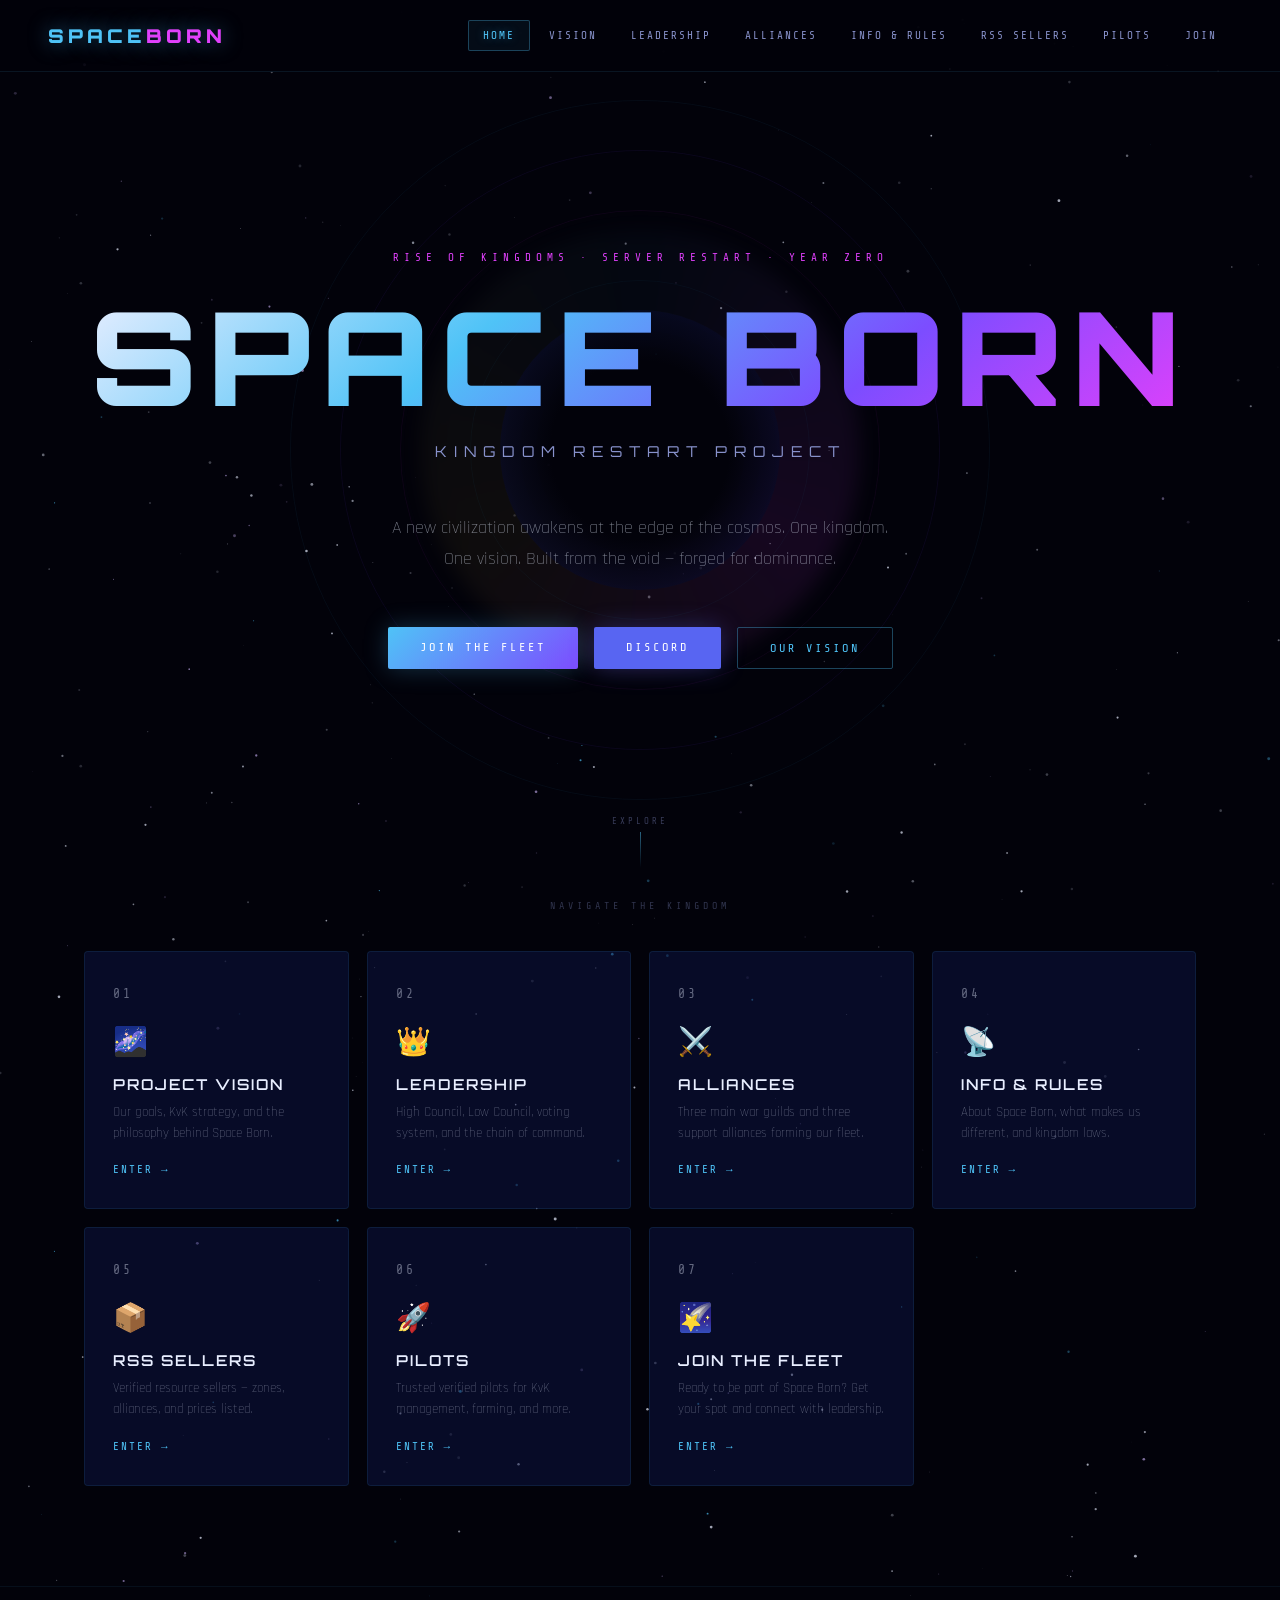
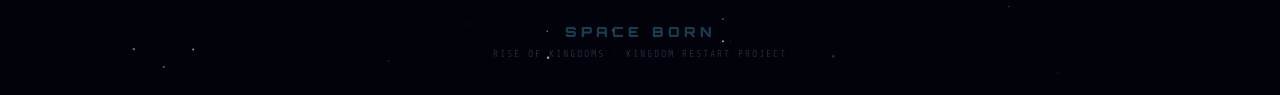
==== index.html @ 10ab9d70 "Add files via upload" ====
<!DOCTYPE html>
<html lang="en">
<head>
<meta charset="UTF-8">
<meta name="viewport" content="width=device-width, initial-scale=1.0">
<title>Space Born — Rise of Kingdoms Restart</title>
<link rel="stylesheet" href="style.css">
<style>
  #hero {
    position: relative; z-index: 1;
    min-height: 100vh;
    display: flex; flex-direction: column; align-items: center; justify-content: center;
    text-align: center; padding: 100px 32px 80px; overflow: hidden;
  }

  .hero-eyebrow { font-family: 'Share Tech Mono', monospace; font-size: 11px; letter-spacing: 5px; color: var(--accent3); text-transform: uppercase; margin-bottom: 28px; opacity: 0; animation: fadeUp 0.8s 0.3s forwards; }

  .hero-title { font-family: 'Orbitron', monospace; font-weight: 900; font-size: clamp(60px, 11vw, 130px); line-height: 1; letter-spacing: 10px; text-transform: uppercase; background: linear-gradient(140deg, #e8eeff 0%, #4fc3f7 35%, #7c4dff 70%, #e040fb 100%); -webkit-background-clip: text; -webkit-text-fill-color: transparent; background-clip: text; margin-bottom: 20px; opacity: 0; animation: fadeUp 0.9s 0.5s forwards; }

  .hero-subtitle { font-family: 'Orbitron', monospace; font-size: clamp(11px, 1.6vw, 15px); letter-spacing: 7px; color: var(--star-dim); text-transform: uppercase; margin-bottom: 52px; opacity: 0; animation: fadeUp 0.8s 0.7s forwards; }

  .hero-blurb { max-width: 520px; font-size: 18px; line-height: 1.7; color: rgba(232,238,255,0.55); font-weight: 300; margin-bottom: 52px; opacity: 0; animation: fadeUp 0.8s 0.9s forwards; }

  .hero-btns { display: flex; gap: 16px; flex-wrap: wrap; justify-content: center; opacity: 0; animation: fadeUp 0.8s 1.1s forwards; }

  .btn-discord { display: inline-block; padding: 13px 32px; font-family: 'Share Tech Mono', monospace; font-size: 12px; letter-spacing: 3px; text-transform: uppercase; text-decoration: none; border-radius: 2px; background: #5865F2; color: #fff; border: none; box-shadow: 0 0 24px rgba(88,101,242,0.3); transition: all 0.25s; }
  .btn-discord:hover { background: #4752c4; transform: translateY(-2px); box-shadow: 0 0 40px rgba(88,101,242,0.45); }

  /* ── BLACK HOLE ── */
  .bh { position: absolute; top: 50%; left: 50%; transform: translate(-50%,-50%); width: 700px; height: 700px; pointer-events: none; z-index: -1; }
  .bh-ring { position: absolute; inset: 0; border-radius: 50%; border: 1px solid rgba(79,195,247,0.05); animation: spin 35s linear infinite; }
  .bh-ring:nth-child(2) { inset: 50px; border-color: rgba(124,77,255,0.07); animation-duration: 22s; animation-direction: reverse; }
  .bh-ring:nth-child(3) { inset: 110px; border-color: rgba(224,64,251,0.05); animation-duration: 50s; }
  .bh-ring:nth-child(4) { inset: 180px; border-color: rgba(79,195,247,0.04); animation-duration: 70s; animation-direction: reverse; }
  .bh-accretion { position: absolute; inset: 130px; border-radius: 50%; background: conic-gradient(from 0deg, rgba(79,195,247,0.03), rgba(224,64,251,0.09), rgba(255,215,64,0.05), rgba(79,195,247,0.03)); filter: blur(10px); animation: spin 9s linear infinite; }
  .bh-core { position: absolute; inset: 210px; border-radius: 50%; background: radial-gradient(circle, #02020a 45%, rgba(10,13,46,0.6) 75%, transparent 100%); }

  /* ── SCROLL ── */
  .scroll-indicator { position: absolute; bottom: 32px; left: 50%; transform: translateX(-50%); display: flex; flex-direction: column; align-items: center; gap: 6px; opacity: 0; animation: fadeIn 1s 2s forwards; }
  .scroll-indicator span { font-family: 'Share Tech Mono', monospace; font-size: 9px; letter-spacing: 3px; color: rgba(136,146,204,0.4); text-transform: uppercase; }
  .scroll-line { width: 1px; height: 36px; background: linear-gradient(to bottom, rgba(79,195,247,0.5), transparent); animation: pulse 2s 2.2s infinite; }

  /* ── NAV CARDS ── */
  #subpages { position: relative; z-index: 1; padding: 0 64px 100px; max-width: 1240px; margin: 0 auto; }
  .subpages-label { font-family: 'Share Tech Mono', monospace; font-size: 10px; letter-spacing: 4px; color: rgba(136,146,204,0.35); text-transform: uppercase; text-align: center; margin-bottom: 40px; }

  .nav-cards { display: grid; grid-template-columns: repeat(auto-fit, minmax(250px, 1fr)); gap: 18px; }

  .nav-card { display: block; text-decoration: none; background: rgba(13,21,69,0.5); border: 1px solid rgba(79,195,247,0.1); border-radius: 4px; padding: 32px 28px; position: relative; overflow: hidden; transition: all 0.3s; }
  .nav-card::before { content: ''; position: absolute; top: 0; left: 0; right: 0; height: 2px; opacity: 0; transition: opacity 0.3s; }
  .nav-card:hover { transform: translateY(-5px); border-color: rgba(79,195,247,0.25); background: rgba(13,21,69,0.65); }
  .nav-card:hover::before { opacity: 1; }

  .nav-card[data-color="blue"]::before   { background: linear-gradient(to right, #4fc3f7, #7c4dff); }
  .nav-card[data-color="purple"]::before { background: linear-gradient(to right, #7c4dff, #e040fb); }
  .nav-card[data-color="pink"]::before   { background: linear-gradient(to right, #e040fb, #ff4081); }
  .nav-card[data-color="gold"]::before   { background: linear-gradient(to right, #ffd740, #ff9800); }
  .nav-card[data-color="teal"]::before   { background: linear-gradient(to right, #1de9b6, #4fc3f7); }
  .nav-card[data-color="green"]::before  { background: linear-gradient(to right, #69f0ae, #1de9b6); }
  .nav-card[data-color="red"]::before    { background: linear-gradient(to right, #ff4081, #ff6d00); }

  .nav-card-num { font-family: 'Share Tech Mono', monospace; font-size: 10px; letter-spacing: 3px; color: rgba(136,146,204,0.3); margin-bottom: 16px; text-transform: uppercase; }
  .nav-card-icon { font-size: 28px; margin-bottom: 14px; display: block; }
  .nav-card h2 { font-family: 'Orbitron', monospace; font-weight: 600; font-size: 15px; letter-spacing: 2px; text-transform: uppercase; color: var(--star-white); margin-bottom: 8px; }
  .nav-card p { font-size: 13px; color: rgba(232,238,255,0.42); line-height: 1.6; font-weight: 300; margin-bottom: 20px; }
  .nav-card-arrow { font-family: 'Share Tech Mono', monospace; font-size: 11px; letter-spacing: 2px; color: var(--accent); text-transform: uppercase; display: flex; align-items: center; gap: 8px; transition: gap 0.2s; }
  .nav-card:hover .nav-card-arrow { gap: 14px; }

  @keyframes fadeUp { from { opacity: 0; transform: translateY(24px); } to { opacity: 1; transform: translateY(0); } }
  @keyframes fadeIn { from { opacity: 0; } to { opacity: 1; } }
  @keyframes spin { from { transform: rotate(0deg); } to { transform: rotate(360deg); } }
  @keyframes pulse { 0%,100% { opacity: 0.2; transform: scaleY(0.8); } 50% { opacity: 0.7; transform: scaleY(1.2); } }

  @media (max-width: 768px) {
    .bh { width: 340px; height: 340px; }
    #subpages { padding: 0 20px 80px; }
  }
</style>
</head>
<body>
<canvas id="stars-canvas"></canvas>

<nav>
  <a href="index.html" class="nav-logo">SPACE<span>BORN</span></a>
  <ul>
    <li><a href="index.html" class="nav-link">Home</a></li>
    <li><a href="vision.html" class="nav-link">Vision</a></li>
    <li><a href="leadership.html" class="nav-link">Leadership</a></li>
    <li><a href="alliances.html" class="nav-link">Alliances</a></li>
    <li><a href="info.html" class="nav-link">Info & Rules</a></li>
    <li><a href="sellers.html" class="nav-link">RSS Sellers</a></li>
    <li><a href="pilots.html" class="nav-link">Pilots</a></li>
    <li><a href="join.html" class="nav-link">Join</a></li>
  </ul>
</nav>

<section id="hero">
  <div class="bh">
    <div class="bh-ring"></div>
    <div class="bh-ring"></div>
    <div class="bh-ring"></div>
    <div class="bh-ring"></div>
    <div class="bh-accretion"></div>
    <div class="bh-core"></div>
  </div>

  <p class="hero-eyebrow">Rise of Kingdoms · Server Restart · Year Zero</p>
  <h1 class="hero-title">Space Born</h1>
  <p class="hero-subtitle">Kingdom Restart Project</p>
  <p class="hero-blurb">A new civilization awakens at the edge of the cosmos. One kingdom. One vision. Built from the void — forged for dominance.</p>
  <div class="hero-btns">
    <a href="join.html" class="btn btn-primary">Join the Fleet</a>
    <a href="https://discord.gg/y5XYSS6pvF" target="_blank" class="btn-discord">Discord</a>
    <a href="vision.html" class="btn btn-outline">Our Vision</a>
  </div>
  <div class="scroll-indicator">
    <span>Explore</span>
    <div class="scroll-line"></div>
  </div>
</section>

<section id="subpages">
  <p class="subpages-label reveal">Navigate the Kingdom</p>
  <div class="nav-cards">
    <a href="vision.html" class="nav-card reveal" data-color="blue">
      <p class="nav-card-num">01</p>
      <span class="nav-card-icon">🌌</span>
      <h2>Project Vision</h2>
      <p>Our goals, KvK strategy, and the philosophy behind Space Born.</p>
      <span class="nav-card-arrow">Enter &rarr;</span>
    </a>
    <a href="leadership.html" class="nav-card reveal" data-color="purple">
      <p class="nav-card-num">02</p>
      <span class="nav-card-icon">👑</span>
      <h2>Leadership</h2>
      <p>High Council, Low Council, voting system, and the chain of command.</p>
      <span class="nav-card-arrow">Enter &rarr;</span>
    </a>
    <a href="alliances.html" class="nav-card reveal" data-color="pink">
      <p class="nav-card-num">03</p>
      <span class="nav-card-icon">⚔️</span>
      <h2>Alliances</h2>
      <p>Three main war guilds and three support alliances forming our fleet.</p>
      <span class="nav-card-arrow">Enter &rarr;</span>
    </a>
    <a href="info.html" class="nav-card reveal" data-color="gold">
      <p class="nav-card-num">04</p>
      <span class="nav-card-icon">📡</span>
      <h2>Info & Rules</h2>
      <p>About Space Born, what makes us different, and kingdom laws.</p>
      <span class="nav-card-arrow">Enter &rarr;</span>
    </a>
    <a href="sellers.html" class="nav-card reveal" data-color="teal">
      <p class="nav-card-num">05</p>
      <span class="nav-card-icon">📦</span>
      <h2>RSS Sellers</h2>
      <p>Verified resource sellers — zones, alliances, and prices listed.</p>
      <span class="nav-card-arrow">Enter &rarr;</span>
    </a>
    <a href="pilots.html" class="nav-card reveal" data-color="green">
      <p class="nav-card-num">06</p>
      <span class="nav-card-icon">🚀</span>
      <h2>Pilots</h2>
      <p>Trusted verified pilots for KvK management, farming, and more.</p>
      <span class="nav-card-arrow">Enter &rarr;</span>
    </a>
    <a href="join.html" class="nav-card reveal" data-color="red">
      <p class="nav-card-num">07</p>
      <span class="nav-card-icon">🌠</span>
      <h2>Join the Fleet</h2>
      <p>Ready to be part of Space Born? Get your spot and connect with leadership.</p>
      <span class="nav-card-arrow">Enter &rarr;</span>
    </a>
  </div>
</section>

<footer>
  <p class="f-logo">SPACE BORN</p>
  <p>Rise of Kingdoms · Kingdom Restart Project</p>
</footer>

<script src="main.js"></script>
</body>
</html>
---- style.css ----
@import url('https://fonts.googleapis.com/css2?family=Orbitron:wght@400;600;900&family=Rajdhani:wght@300;400;500;600&family=Share+Tech+Mono&display=swap');

*, *::before, *::after { margin: 0; padding: 0; box-sizing: border-box; }

:root {
  --void: #02020a;
  --deep: #06071a;
  --space: #0a0d2e;
  --nebula: #0d1545;
  --star-white: #e8eeff;
  --star-dim: #8892cc;
  --accent: #4fc3f7;
  --accent2: #7c4dff;
  --accent3: #e040fb;
  --gold: #ffd740;
  --glow-blue: rgba(79,195,247,0.15);
}

html { scroll-behavior: smooth; }

body {
  background: var(--void);
  color: var(--star-white);
  font-family: 'Rajdhani', sans-serif;
  font-weight: 400;
  overflow-x: hidden;
  min-height: 100vh;
}

#stars-canvas {
  position: fixed;
  inset: 0;
  z-index: 0;
  pointer-events: none;
}

/* ── NAV ── */
nav {
  position: fixed;
  top: 0; left: 0; right: 0;
  z-index: 100;
  display: flex;
  align-items: center;
  justify-content: space-between;
  padding: 0 48px;
  height: 72px;
  background: rgba(2,2,10,0.75);
  backdrop-filter: blur(20px);
  border-bottom: 1px solid rgba(79,195,247,0.1);
}

.nav-logo {
  font-family: 'Orbitron', monospace;
  font-weight: 900;
  font-size: 19px;
  letter-spacing: 4px;
  color: var(--accent);
  text-shadow: 0 0 20px rgba(79,195,247,0.5);
  text-decoration: none;
}
.nav-logo span { color: var(--accent3); }

nav ul { display: flex; gap: 4px; list-style: none; }

nav a.nav-link {
  display: block;
  padding: 8px 14px;
  color: var(--star-dim);
  text-decoration: none;
  font-family: 'Share Tech Mono', monospace;
  font-size: 11px;
  letter-spacing: 2px;
  text-transform: uppercase;
  border: 1px solid transparent;
  border-radius: 2px;
  transition: all 0.25s;
}
nav a.nav-link:hover,
nav a.nav-link.active {
  color: var(--accent);
  border-color: rgba(79,195,247,0.3);
  background: rgba(79,195,247,0.06);
  text-shadow: 0 0 10px rgba(79,195,247,0.4);
}

/* ── PAGE WRAPPER ── */
.page {
  position: relative;
  z-index: 1;
  padding-top: 72px;
  min-height: 100vh;
}

/* ── PAGE HERO BANNER ── */
.page-banner {
  padding: 80px 64px 60px;
  border-bottom: 1px solid rgba(79,195,247,0.08);
  position: relative;
  overflow: hidden;
}
.page-banner::after {
  content: '';
  position: absolute;
  inset: 0;
  background: radial-gradient(ellipse at 60% 50%, rgba(79,195,247,0.04) 0%, transparent 70%);
  pointer-events: none;
}
.page-banner-tag {
  font-family: 'Share Tech Mono', monospace;
  font-size: 10px;
  letter-spacing: 4px;
  color: var(--accent3);
  text-transform: uppercase;
  margin-bottom: 14px;
  display: flex;
  align-items: center;
  gap: 10px;
}
.page-banner-tag::before {
  content: '';
  width: 24px;
  height: 1px;
  background: var(--accent3);
}
.page-banner h1 {
  font-family: 'Orbitron', monospace;
  font-weight: 900;
  font-size: clamp(32px, 5vw, 62px);
  letter-spacing: 4px;
  text-transform: uppercase;
  line-height: 1.1;
  color: var(--star-white);
}
.page-banner h1 em {
  font-style: normal;
  background: linear-gradient(90deg, var(--accent), var(--accent2));
  -webkit-background-clip: text;
  -webkit-text-fill-color: transparent;
  background-clip: text;
}
.page-banner p {
  margin-top: 16px;
  font-size: 17px;
  color: rgba(232,238,255,0.5);
  font-weight: 300;
  max-width: 600px;
  line-height: 1.7;
}

/* ── PAGE CONTENT ── */
.page-content {
  max-width: 1100px;
  margin: 0 auto;
  padding: 64px 64px 100px;
}

/* ── CARDS ── */
.card {
  background: rgba(13,21,69,0.45);
  border: 1px solid rgba(79,195,247,0.1);
  border-radius: 4px;
  padding: 32px;
  position: relative;
  overflow: hidden;
  transition: border-color 0.3s, transform 0.3s;
}
.card:hover { border-color: rgba(79,195,247,0.28); transform: translateY(-3px); }
.card::before {
  content: '';
  position: absolute;
  top: 0; left: 0; right: 0;
  height: 2px;
  background: linear-gradient(to right, var(--accent), var(--accent2));
  opacity: 0;
  transition: opacity 0.3s;
}
.card:hover::before { opacity: 1; }

.card-grid-2 { display: grid; grid-template-columns: 1fr 1fr; gap: 20px; }
.card-grid-3 { display: grid; grid-template-columns: repeat(3, 1fr); gap: 20px; }
.card-grid-4 { display: grid; grid-template-columns: repeat(4, 1fr); gap: 20px; }

.card h3 {
  font-family: 'Orbitron', monospace;
  font-size: 13px;
  letter-spacing: 2px;
  text-transform: uppercase;
  color: var(--accent);
  margin-bottom: 12px;
}
.card p {
  font-size: 15px;
  line-height: 1.65;
  color: rgba(232,238,255,0.55);
  font-weight: 300;
}
.card-icon { font-size: 26px; margin-bottom: 14px; display: block; }

/* ── SECTION LABEL ── */
.label {
  font-family: 'Share Tech Mono', monospace;
  font-size: 10px;
  letter-spacing: 3px;
  color: var(--accent3);
  text-transform: uppercase;
  margin-bottom: 10px;
}
.subsection-title {
  font-family: 'Orbitron', monospace;
  font-size: clamp(18px, 2.5vw, 26px);
  font-weight: 600;
  letter-spacing: 2px;
  text-transform: uppercase;
  color: var(--star-white);
  margin-bottom: 12px;
}
.subsection-title em { font-style: normal; color: var(--accent); }
.subsection-lead {
  font-size: 16px;
  color: rgba(232,238,255,0.5);
  font-weight: 300;
  line-height: 1.7;
  max-width: 600px;
  margin-bottom: 36px;
}

/* ── PLACEHOLDER BLOCK ── */
.placeholder {
  background: rgba(13,21,69,0.3);
  border: 1px dashed rgba(79,195,247,0.12);
  border-radius: 4px;
  padding: 36px;
  text-align: center;
}
.placeholder p {
  font-family: 'Share Tech Mono', monospace;
  font-size: 11px;
  letter-spacing: 3px;
  color: rgba(136,146,204,0.3);
  text-transform: uppercase;
}

/* ── DIVIDER ── */
hr.glow {
  border: none;
  height: 1px;
  background: linear-gradient(to right, transparent, rgba(79,195,247,0.2), rgba(124,77,255,0.15), transparent);
  margin: 52px 0;
}

/* ── BUTTONS ── */
.btn {
  display: inline-block;
  padding: 13px 32px;
  font-family: 'Share Tech Mono', monospace;
  font-size: 12px;
  letter-spacing: 3px;
  text-transform: uppercase;
  text-decoration: none;
  border-radius: 2px;
  cursor: pointer;
  transition: all 0.25s;
}
.btn-primary {
  background: linear-gradient(135deg, #4fc3f7, #7c4dff);
  color: #fff;
  border: none;
  box-shadow: 0 0 24px rgba(79,195,247,0.25);
}
.btn-primary:hover { transform: translateY(-2px); box-shadow: 0 0 40px rgba(79,195,247,0.4); }
.btn-outline {
  background: transparent;
  color: var(--accent);
  border: 1px solid rgba(79,195,247,0.35);
}
.btn-outline:hover { background: rgba(79,195,247,0.07); border-color: var(--accent); }

/* ── FOOTER ── */
footer {
  position: relative;
  z-index: 1;
  text-align: center;
  padding: 36px 48px;
  border-top: 1px solid rgba(79,195,247,0.07);
  margin-top: auto;
}
footer .f-logo {
  font-family: 'Orbitron', monospace;
  font-weight: 900;
  font-size: 14px;
  letter-spacing: 4px;
  color: rgba(79,195,247,0.3);
  margin-bottom: 8px;
}
footer p {
  font-family: 'Share Tech Mono', monospace;
  font-size: 10px;
  letter-spacing: 2px;
  color: rgba(136,146,204,0.25);
  text-transform: uppercase;
}

/* ── REVEAL ── */
.reveal { opacity: 0; transform: translateY(28px); transition: opacity 0.6s ease, transform 0.6s ease; }
.reveal.visible { opacity: 1; transform: none; }

/* ── RESPONSIVE ── */
@media (max-width: 900px) {
  nav { padding: 0 20px; }
  nav ul { gap: 2px; }
  nav a.nav-link { padding: 6px 10px; font-size: 10px; letter-spacing: 1px; }
  .page-banner { padding: 60px 24px 48px; }
  .page-content { padding: 48px 24px 80px; }
  .card-grid-2, .card-grid-3, .card-grid-4 { grid-template-columns: 1fr; }
}
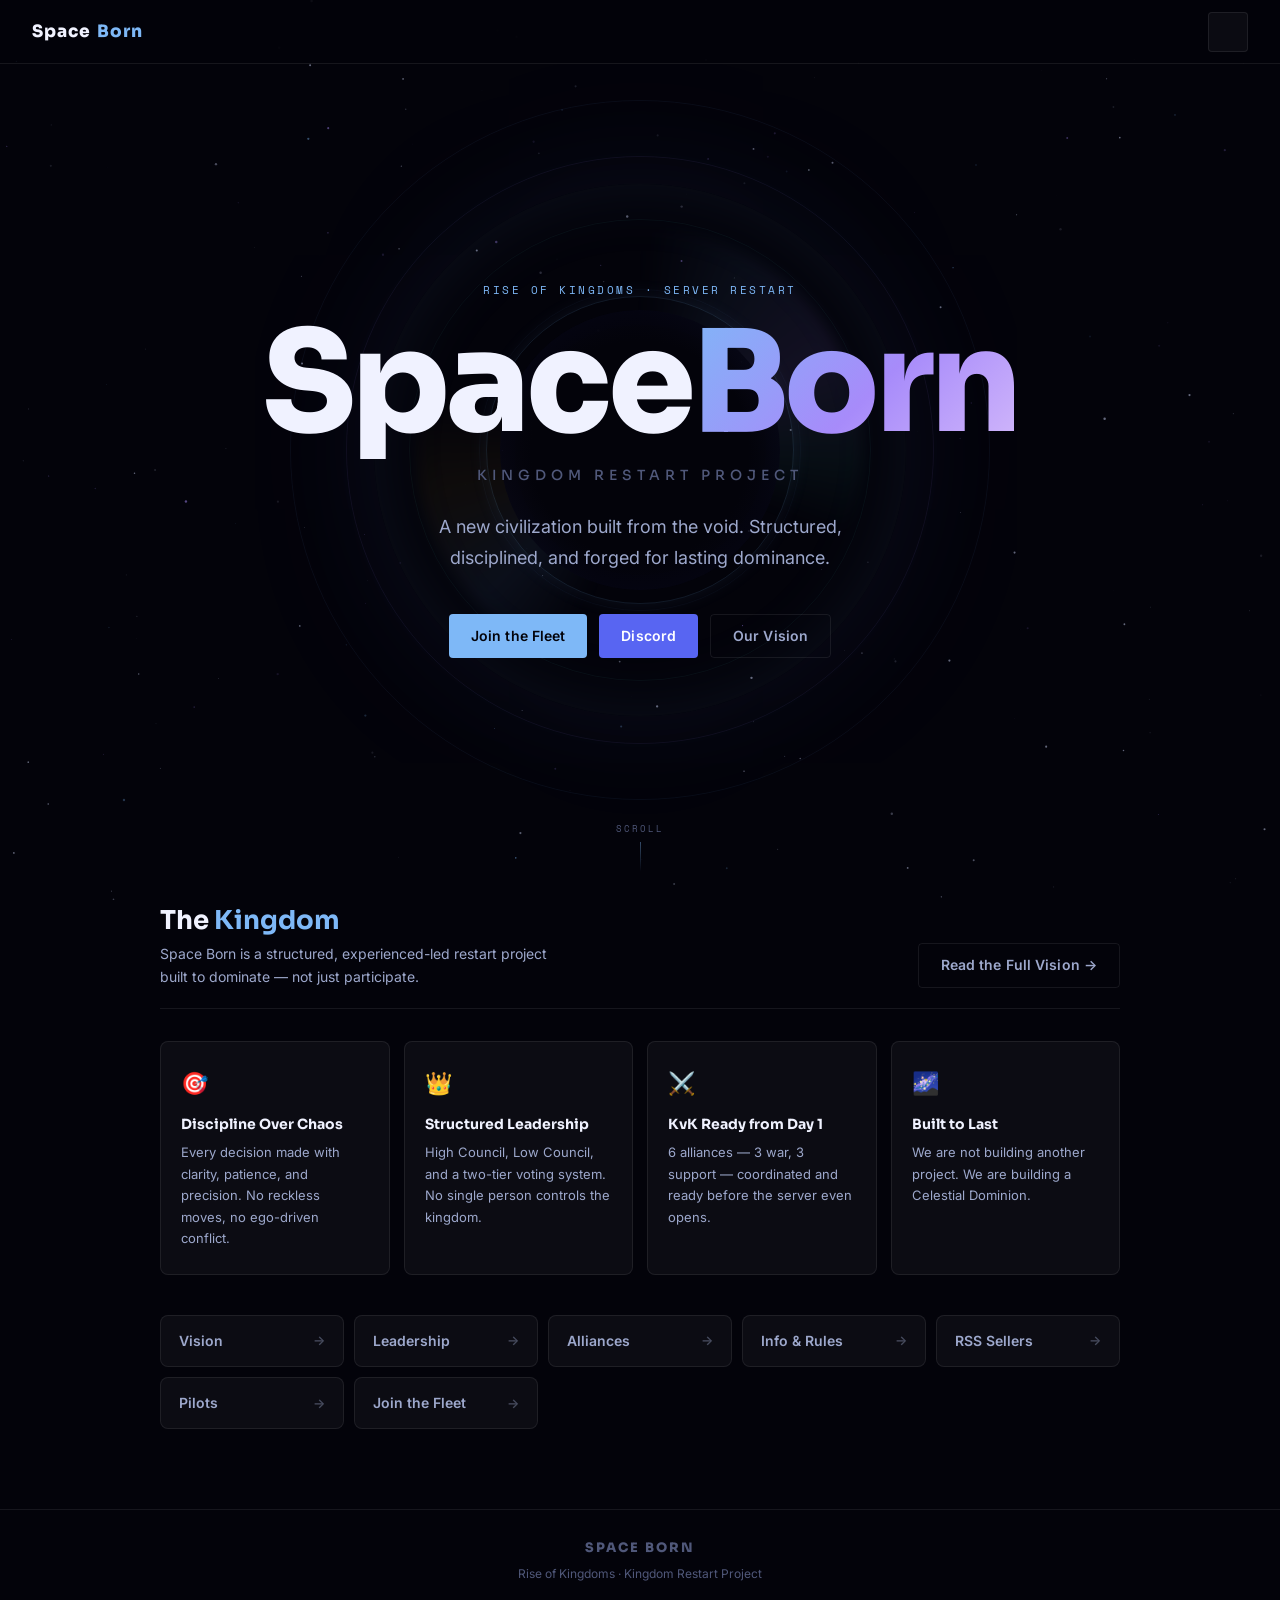
==== commit 8a3ae291: "Add files via upload" ====
--- a/index.html
+++ b/index.html
@@ -3,96 +3,171 @@
 <head>
 <meta charset="UTF-8">
 <meta name="viewport" content="width=device-width, initial-scale=1.0">
-<title>Space Born — Rise of Kingdoms Restart</title>
+<title>Space Born — Rise of Kingdoms</title>
 <link rel="stylesheet" href="style.css">
 <style>
-  #hero {
-    position: relative; z-index: 1;
-    min-height: 100vh;
-    display: flex; flex-direction: column; align-items: center; justify-content: center;
-    text-align: center; padding: 100px 32px 80px; overflow: hidden;
-  }
-
-  .hero-eyebrow { font-family: 'Share Tech Mono', monospace; font-size: 11px; letter-spacing: 5px; color: var(--accent3); text-transform: uppercase; margin-bottom: 28px; opacity: 0; animation: fadeUp 0.8s 0.3s forwards; }
-
-  .hero-title { font-family: 'Orbitron', monospace; font-weight: 900; font-size: clamp(60px, 11vw, 130px); line-height: 1; letter-spacing: 10px; text-transform: uppercase; background: linear-gradient(140deg, #e8eeff 0%, #4fc3f7 35%, #7c4dff 70%, #e040fb 100%); -webkit-background-clip: text; -webkit-text-fill-color: transparent; background-clip: text; margin-bottom: 20px; opacity: 0; animation: fadeUp 0.9s 0.5s forwards; }
-
-  .hero-subtitle { font-family: 'Orbitron', monospace; font-size: clamp(11px, 1.6vw, 15px); letter-spacing: 7px; color: var(--star-dim); text-transform: uppercase; margin-bottom: 52px; opacity: 0; animation: fadeUp 0.8s 0.7s forwards; }
-
-  .hero-blurb { max-width: 520px; font-size: 18px; line-height: 1.7; color: rgba(232,238,255,0.55); font-weight: 300; margin-bottom: 52px; opacity: 0; animation: fadeUp 0.8s 0.9s forwards; }
-
-  .hero-btns { display: flex; gap: 16px; flex-wrap: wrap; justify-content: center; opacity: 0; animation: fadeUp 0.8s 1.1s forwards; }
-
-  .btn-discord { display: inline-block; padding: 13px 32px; font-family: 'Share Tech Mono', monospace; font-size: 12px; letter-spacing: 3px; text-transform: uppercase; text-decoration: none; border-radius: 2px; background: #5865F2; color: #fff; border: none; box-shadow: 0 0 24px rgba(88,101,242,0.3); transition: all 0.25s; }
-  .btn-discord:hover { background: #4752c4; transform: translateY(-2px); box-shadow: 0 0 40px rgba(88,101,242,0.45); }
-
-  /* ── BLACK HOLE ── */
-  .bh { position: absolute; top: 50%; left: 50%; transform: translate(-50%,-50%); width: 700px; height: 700px; pointer-events: none; z-index: -1; }
-  .bh-ring { position: absolute; inset: 0; border-radius: 50%; border: 1px solid rgba(79,195,247,0.05); animation: spin 35s linear infinite; }
-  .bh-ring:nth-child(2) { inset: 50px; border-color: rgba(124,77,255,0.07); animation-duration: 22s; animation-direction: reverse; }
-  .bh-ring:nth-child(3) { inset: 110px; border-color: rgba(224,64,251,0.05); animation-duration: 50s; }
-  .bh-ring:nth-child(4) { inset: 180px; border-color: rgba(79,195,247,0.04); animation-duration: 70s; animation-direction: reverse; }
-  .bh-accretion { position: absolute; inset: 130px; border-radius: 50%; background: conic-gradient(from 0deg, rgba(79,195,247,0.03), rgba(224,64,251,0.09), rgba(255,215,64,0.05), rgba(79,195,247,0.03)); filter: blur(10px); animation: spin 9s linear infinite; }
-  .bh-core { position: absolute; inset: 210px; border-radius: 50%; background: radial-gradient(circle, #02020a 45%, rgba(10,13,46,0.6) 75%, transparent 100%); }
-
-  /* ── SCROLL ── */
-  .scroll-indicator { position: absolute; bottom: 32px; left: 50%; transform: translateX(-50%); display: flex; flex-direction: column; align-items: center; gap: 6px; opacity: 0; animation: fadeIn 1s 2s forwards; }
-  .scroll-indicator span { font-family: 'Share Tech Mono', monospace; font-size: 9px; letter-spacing: 3px; color: rgba(136,146,204,0.4); text-transform: uppercase; }
-  .scroll-line { width: 1px; height: 36px; background: linear-gradient(to bottom, rgba(79,195,247,0.5), transparent); animation: pulse 2s 2.2s infinite; }
-
-  /* ── NAV CARDS ── */
-  #subpages { position: relative; z-index: 1; padding: 0 64px 100px; max-width: 1240px; margin: 0 auto; }
-  .subpages-label { font-family: 'Share Tech Mono', monospace; font-size: 10px; letter-spacing: 4px; color: rgba(136,146,204,0.35); text-transform: uppercase; text-align: center; margin-bottom: 40px; }
-
-  .nav-cards { display: grid; grid-template-columns: repeat(auto-fit, minmax(250px, 1fr)); gap: 18px; }
-
-  .nav-card { display: block; text-decoration: none; background: rgba(13,21,69,0.5); border: 1px solid rgba(79,195,247,0.1); border-radius: 4px; padding: 32px 28px; position: relative; overflow: hidden; transition: all 0.3s; }
-  .nav-card::before { content: ''; position: absolute; top: 0; left: 0; right: 0; height: 2px; opacity: 0; transition: opacity 0.3s; }
-  .nav-card:hover { transform: translateY(-5px); border-color: rgba(79,195,247,0.25); background: rgba(13,21,69,0.65); }
-  .nav-card:hover::before { opacity: 1; }
-
-  .nav-card[data-color="blue"]::before   { background: linear-gradient(to right, #4fc3f7, #7c4dff); }
-  .nav-card[data-color="purple"]::before { background: linear-gradient(to right, #7c4dff, #e040fb); }
-  .nav-card[data-color="pink"]::before   { background: linear-gradient(to right, #e040fb, #ff4081); }
-  .nav-card[data-color="gold"]::before   { background: linear-gradient(to right, #ffd740, #ff9800); }
-  .nav-card[data-color="teal"]::before   { background: linear-gradient(to right, #1de9b6, #4fc3f7); }
-  .nav-card[data-color="green"]::before  { background: linear-gradient(to right, #69f0ae, #1de9b6); }
-  .nav-card[data-color="red"]::before    { background: linear-gradient(to right, #ff4081, #ff6d00); }
-
-  .nav-card-num { font-family: 'Share Tech Mono', monospace; font-size: 10px; letter-spacing: 3px; color: rgba(136,146,204,0.3); margin-bottom: 16px; text-transform: uppercase; }
-  .nav-card-icon { font-size: 28px; margin-bottom: 14px; display: block; }
-  .nav-card h2 { font-family: 'Orbitron', monospace; font-weight: 600; font-size: 15px; letter-spacing: 2px; text-transform: uppercase; color: var(--star-white); margin-bottom: 8px; }
-  .nav-card p { font-size: 13px; color: rgba(232,238,255,0.42); line-height: 1.6; font-weight: 300; margin-bottom: 20px; }
-  .nav-card-arrow { font-family: 'Share Tech Mono', monospace; font-size: 11px; letter-spacing: 2px; color: var(--accent); text-transform: uppercase; display: flex; align-items: center; gap: 8px; transition: gap 0.2s; }
-  .nav-card:hover .nav-card-arrow { gap: 14px; }
-
-  @keyframes fadeUp { from { opacity: 0; transform: translateY(24px); } to { opacity: 1; transform: translateY(0); } }
-  @keyframes fadeIn { from { opacity: 0; } to { opacity: 1; } }
-  @keyframes spin { from { transform: rotate(0deg); } to { transform: rotate(360deg); } }
-  @keyframes pulse { 0%,100% { opacity: 0.2; transform: scaleY(0.8); } 50% { opacity: 0.7; transform: scaleY(1.2); } }
-
-  @media (max-width: 768px) {
-    .bh { width: 340px; height: 340px; }
-    #subpages { padding: 0 20px 80px; }
-  }
+/* ── HERO ── */
+#hero{
+  position:relative;z-index:1;min-height:100vh;
+  display:flex;flex-direction:column;align-items:center;justify-content:center;
+  text-align:center;padding:120px 24px 80px;overflow:hidden;
+}
+
+/* blackhole */
+.bh{
+  position:absolute;top:50%;left:50%;
+  transform:translate(-50%,-50%);
+  width:min(700px,90vw);height:min(700px,90vw);
+  pointer-events:none;z-index:-1;
+}
+.bh-ring{
+  position:absolute;inset:0;border-radius:50%;
+  border:1px solid rgba(126,184,247,0.06);
+  animation:spin 38s linear infinite;
+}
+.bh-ring:nth-child(2){inset:8%;border-color:rgba(167,139,250,0.07);animation-duration:25s;animation-direction:reverse}
+.bh-ring:nth-child(3){inset:17%;border-color:rgba(94,234,212,0.05);animation-duration:52s}
+.bh-ring:nth-child(4){inset:27%;border-color:rgba(126,184,247,0.04);animation-duration:70s;animation-direction:reverse}
+/* accretion disk streaks */
+.bh-disk{
+  position:absolute;inset:18%;border-radius:50%;
+  background:conic-gradient(
+    from 0deg,
+    transparent 0%,
+    rgba(126,184,247,0.06) 8%,
+    rgba(167,139,250,0.10) 18%,
+    rgba(94,234,212,0.05) 26%,
+    transparent 32%,
+    transparent 55%,
+    rgba(126,184,247,0.07) 63%,
+    rgba(251,191,36,0.05) 72%,
+    transparent 80%
+  );
+  filter:blur(8px);
+  animation:spin 10s linear infinite;
+}
+/* glow halo */
+.bh-halo{
+  position:absolute;inset:12%;border-radius:50%;
+  box-shadow:
+    inset 0 0 80px rgba(126,184,247,0.08),
+    0 0 120px rgba(126,184,247,0.06),
+    0 0 240px rgba(167,139,250,0.04);
+}
+/* the void */
+.bh-core{
+  position:absolute;inset:30%;border-radius:50%;
+  background:radial-gradient(circle,#03030a 55%,rgba(7,7,26,0.7) 80%,transparent 100%);
+}
+/* lensing arc */
+.bh-arc{
+  position:absolute;inset:28%;border-radius:50%;
+  border:1px solid rgba(126,184,247,0.12);
+  box-shadow:0 0 20px rgba(126,184,247,0.08);
+}
+
+/* hero text */
+.h-kicker{
+  font-family:var(--font-m);font-size:11px;letter-spacing:2.5px;
+  color:var(--blue);text-transform:uppercase;margin-bottom:20px;
+  opacity:0;animation:up .7s .2s forwards;
+}
+.h-title{
+  font-family:var(--font-h);font-weight:800;
+  font-size:clamp(60px,14vw,140px);
+  line-height:.92;letter-spacing:-4px;
+  margin-bottom:16px;
+  opacity:0;animation:up .8s .4s forwards;
+}
+.h-title .plain{color:var(--text1)}
+.h-title .glow{
+  background:linear-gradient(135deg,var(--blue) 0%,var(--violet) 55%,#d6bcfa 100%);
+  -webkit-background-clip:text;-webkit-text-fill-color:transparent;background-clip:text;
+}
+.h-sub{
+  font-family:var(--font-h);font-weight:500;
+  font-size:clamp(11px,1.5vw,14px);letter-spacing:5px;
+  color:var(--text3);text-transform:uppercase;margin-bottom:24px;
+  opacity:0;animation:up .7s .6s forwards;
+}
+.h-desc{
+  font-size:clamp(15px,1.8vw,18px);line-height:1.75;
+  color:var(--text2);max-width:460px;margin-bottom:40px;
+  opacity:0;animation:up .7s .8s forwards;
+}
+.h-actions{
+  display:flex;gap:12px;flex-wrap:wrap;justify-content:center;
+  opacity:0;animation:up .7s 1s forwards;
+}
+.h-scroll{
+  position:absolute;bottom:28px;left:50%;transform:translateX(-50%);
+  display:flex;flex-direction:column;align-items:center;gap:6px;
+  opacity:0;animation:fadeIn 1s 2s forwards;
+}
+.h-scroll span{font-family:var(--font-m);font-size:9px;letter-spacing:2px;color:var(--text3);text-transform:uppercase}
+.h-scroll-line{width:1px;height:30px;background:linear-gradient(to bottom,var(--blue),transparent);opacity:.4;animation:pulse 2.5s 2s infinite}
+
+/* ── KINGDOM OVERVIEW ── */
+#overview{position:relative;z-index:1;max-width:1040px;margin:0 auto;padding:0 40px 80px}
+.ov-header{
+  display:flex;align-items:flex-end;justify-content:space-between;
+  gap:20px;margin-bottom:32px;padding-bottom:20px;
+  border-bottom:1px solid var(--border);flex-wrap:wrap;
+}
+.ov-header h2{font-family:var(--font-h);font-size:clamp(18px,2.5vw,26px);font-weight:700;color:var(--text1)}
+.ov-header h2 em{font-style:normal;color:var(--blue)}
+.ov-header p{font-size:14px;color:var(--text2);max-width:400px;line-height:1.65}
+
+.pillars{display:grid;grid-template-columns:repeat(auto-fill,minmax(220px,1fr));gap:14px;margin-bottom:40px}
+.pillar{
+  background:var(--surface);border:1px solid var(--border);
+  border-radius:var(--r);padding:24px 20px;
+  position:relative;overflow:hidden;transition:border-color .2s,transform .2s;
+}
+.pillar:hover{border-color:rgba(255,255,255,0.13);transform:translateY(-2px)}
+.pillar::before{
+  content:'';position:absolute;top:0;left:0;right:0;height:1px;
+  opacity:0;transition:opacity .2s;
+}
+.pillar:hover::before{opacity:1}
+.pillar.p1::before{background:linear-gradient(to right,transparent,var(--blue),transparent)}
+.pillar.p2::before{background:linear-gradient(to right,transparent,var(--violet),transparent)}
+.pillar.p3::before{background:linear-gradient(to right,transparent,var(--teal),transparent)}
+.pillar.p4::before{background:linear-gradient(to right,transparent,var(--gold),transparent)}
+.pillar-icon{font-size:22px;margin-bottom:12px;display:block}
+.pillar h3{font-family:var(--font-h);font-size:14px;font-weight:700;color:var(--text1);margin-bottom:7px}
+.pillar p{font-size:13px;color:var(--text2);line-height:1.65}
+
+.nav-links-grid{
+  display:grid;grid-template-columns:repeat(auto-fill,minmax(180px,1fr));gap:10px;
+}
+.nlg-item{
+  display:flex;align-items:center;justify-content:space-between;gap:10px;
+  padding:14px 18px;
+  background:var(--surface);border:1px solid var(--border);
+  border-radius:var(--r);text-decoration:none;
+  font-size:14px;font-weight:600;color:var(--text2);
+  transition:all .2s;
+}
+.nlg-item:hover{color:var(--text1);border-color:rgba(255,255,255,0.13);background:var(--surface2)}
+.nlg-item span{font-size:13px;opacity:.4;transition:opacity .2s}
+.nlg-item:hover span{opacity:1;color:var(--blue)}
+
+@keyframes up{from{opacity:0;transform:translateY(18px)}to{opacity:1;transform:none}}
+@keyframes fadeIn{from{opacity:0}to{opacity:1}}
+@keyframes spin{from{transform:rotate(0deg)}to{transform:rotate(360deg)}}
+@keyframes pulse{0%,100%{opacity:.15}50%{opacity:.5}}
+
+@media(max-width:768px){
+  .h-title{letter-spacing:-2px}
+  #overview{padding:0 18px 64px}
+  .ov-header{flex-direction:column;align-items:flex-start}
+}
 </style>
 </head>
 <body>
 <canvas id="stars-canvas"></canvas>
-
-<nav>
-  <a href="index.html" class="nav-logo">SPACE<span>BORN</span></a>
-  <ul>
-    <li><a href="index.html" class="nav-link">Home</a></li>
-    <li><a href="vision.html" class="nav-link">Vision</a></li>
-    <li><a href="leadership.html" class="nav-link">Leadership</a></li>
-    <li><a href="alliances.html" class="nav-link">Alliances</a></li>
-    <li><a href="info.html" class="nav-link">Info & Rules</a></li>
-    <li><a href="sellers.html" class="nav-link">RSS Sellers</a></li>
-    <li><a href="pilots.html" class="nav-link">Pilots</a></li>
-    <li><a href="join.html" class="nav-link">Join</a></li>
-  </ul>
-</nav>
+<div id="site-nav"></div>
 
 <section id="hero">
   <div class="bh">
@@ -100,85 +175,73 @@
     <div class="bh-ring"></div>
     <div class="bh-ring"></div>
     <div class="bh-ring"></div>
-    <div class="bh-accretion"></div>
+    <div class="bh-disk"></div>
+    <div class="bh-halo"></div>
+    <div class="bh-arc"></div>
     <div class="bh-core"></div>
   </div>
 
-  <p class="hero-eyebrow">Rise of Kingdoms · Server Restart · Year Zero</p>
-  <h1 class="hero-title">Space Born</h1>
-  <p class="hero-subtitle">Kingdom Restart Project</p>
-  <p class="hero-blurb">A new civilization awakens at the edge of the cosmos. One kingdom. One vision. Built from the void — forged for dominance.</p>
-  <div class="hero-btns">
+  <p class="h-kicker">Rise of Kingdoms · Server Restart</p>
+  <h1 class="h-title"><span class="plain">Space</span><span class="glow">Born</span></h1>
+  <p class="h-sub">Kingdom Restart Project</p>
+  <p class="h-desc">A new civilization built from the void. Structured, disciplined, and forged for lasting dominance.</p>
+  <div class="h-actions">
     <a href="join.html" class="btn btn-primary">Join the Fleet</a>
-    <a href="https://discord.gg/y5XYSS6pvF" target="_blank" class="btn-discord">Discord</a>
-    <a href="vision.html" class="btn btn-outline">Our Vision</a>
-  </div>
-  <div class="scroll-indicator">
-    <span>Explore</span>
-    <div class="scroll-line"></div>
-  </div>
+    <a id="hero-discord" href="https://discord.gg/y5XYSS6pvF" target="_blank" class="btn btn-discord">Discord</a>
+    <a href="vision.html" class="btn btn-ghost">Our Vision</a>
+  </div>
+  <div class="h-scroll"><span>Scroll</span><div class="h-scroll-line"></div></div>
 </section>
 
-<section id="subpages">
-  <p class="subpages-label reveal">Navigate the Kingdom</p>
-  <div class="nav-cards">
-    <a href="vision.html" class="nav-card reveal" data-color="blue">
-      <p class="nav-card-num">01</p>
-      <span class="nav-card-icon">🌌</span>
-      <h2>Project Vision</h2>
-      <p>Our goals, KvK strategy, and the philosophy behind Space Born.</p>
-      <span class="nav-card-arrow">Enter &rarr;</span>
-    </a>
-    <a href="leadership.html" class="nav-card reveal" data-color="purple">
-      <p class="nav-card-num">02</p>
-      <span class="nav-card-icon">👑</span>
-      <h2>Leadership</h2>
-      <p>High Council, Low Council, voting system, and the chain of command.</p>
-      <span class="nav-card-arrow">Enter &rarr;</span>
-    </a>
-    <a href="alliances.html" class="nav-card reveal" data-color="pink">
-      <p class="nav-card-num">03</p>
-      <span class="nav-card-icon">⚔️</span>
-      <h2>Alliances</h2>
-      <p>Three main war guilds and three support alliances forming our fleet.</p>
-      <span class="nav-card-arrow">Enter &rarr;</span>
-    </a>
-    <a href="info.html" class="nav-card reveal" data-color="gold">
-      <p class="nav-card-num">04</p>
-      <span class="nav-card-icon">📡</span>
-      <h2>Info & Rules</h2>
-      <p>About Space Born, what makes us different, and kingdom laws.</p>
-      <span class="nav-card-arrow">Enter &rarr;</span>
-    </a>
-    <a href="sellers.html" class="nav-card reveal" data-color="teal">
-      <p class="nav-card-num">05</p>
-      <span class="nav-card-icon">📦</span>
-      <h2>RSS Sellers</h2>
-      <p>Verified resource sellers — zones, alliances, and prices listed.</p>
-      <span class="nav-card-arrow">Enter &rarr;</span>
-    </a>
-    <a href="pilots.html" class="nav-card reveal" data-color="green">
-      <p class="nav-card-num">06</p>
-      <span class="nav-card-icon">🚀</span>
-      <h2>Pilots</h2>
-      <p>Trusted verified pilots for KvK management, farming, and more.</p>
-      <span class="nav-card-arrow">Enter &rarr;</span>
-    </a>
-    <a href="join.html" class="nav-card reveal" data-color="red">
-      <p class="nav-card-num">07</p>
-      <span class="nav-card-icon">🌠</span>
-      <h2>Join the Fleet</h2>
-      <p>Ready to be part of Space Born? Get your spot and connect with leadership.</p>
-      <span class="nav-card-arrow">Enter &rarr;</span>
-    </a>
+<section id="overview">
+  <div class="ov-header reveal">
+    <div>
+      <h2>The <em>Kingdom</em></h2>
+      <p>Space Born is a structured, experienced-led restart project built to dominate — not just participate.</p>
+    </div>
+    <a href="vision.html" class="btn btn-ghost">Read the Full Vision →</a>
+  </div>
+
+  <div class="pillars">
+    <div class="pillar p1 reveal">
+      <span class="pillar-icon">🎯</span>
+      <h3>Discipline Over Chaos</h3>
+      <p>Every decision made with clarity, patience, and precision. No reckless moves, no ego-driven conflict.</p>
+    </div>
+    <div class="pillar p2 reveal">
+      <span class="pillar-icon">👑</span>
+      <h3>Structured Leadership</h3>
+      <p>High Council, Low Council, and a two-tier voting system. No single person controls the kingdom.</p>
+    </div>
+    <div class="pillar p3 reveal">
+      <span class="pillar-icon">⚔️</span>
+      <h3>KvK Ready from Day 1</h3>
+      <p>6 alliances — 3 war, 3 support — coordinated and ready before the server even opens.</p>
+    </div>
+    <div class="pillar p4 reveal">
+      <span class="pillar-icon">🌌</span>
+      <h3>Built to Last</h3>
+      <p>We are not building another project. We are building a Celestial Dominion.</p>
+    </div>
+  </div>
+
+  <div class="nav-links-grid reveal">
+    <a href="vision.html"     class="nlg-item">Vision         <span>→</span></a>
+    <a href="leadership.html" class="nlg-item">Leadership      <span>→</span></a>
+    <a href="alliances.html"  class="nlg-item">Alliances       <span>→</span></a>
+    <a href="info.html"       class="nlg-item">Info & Rules    <span>→</span></a>
+    <a href="sellers.html"    class="nlg-item">RSS Sellers     <span>→</span></a>
+    <a href="pilots.html"     class="nlg-item">Pilots          <span>→</span></a>
+    <a href="join.html"       class="nlg-item">Join the Fleet  <span>→</span></a>
   </div>
 </section>
 
-<footer>
-  <p class="f-logo">SPACE BORN</p>
-  <p>Rise of Kingdoms · Kingdom Restart Project</p>
-</footer>
-
+<footer><p class="f-logo">Space Born</p><p>Rise of Kingdoms · Kingdom Restart Project</p></footer>
+<script src="data.js"></script>
+<script src="nav.js"></script>
 <script src="main.js"></script>
+<script>
+  if(typeof SPACEBORN!=='undefined')document.getElementById('hero-discord').href=SPACEBORN.kingdom.discordLink;
+</script>
 </body>
 </html>
--- a/style.css
+++ b/style.css
@@ -1,315 +1,249 @@
-@import url('https://fonts.googleapis.com/css2?family=Orbitron:wght@400;600;900&family=Rajdhani:wght@300;400;500;600&family=Share+Tech+Mono&display=swap');
-
-*, *::before, *::after { margin: 0; padding: 0; box-sizing: border-box; }
-
-:root {
-  --void: #02020a;
-  --deep: #06071a;
-  --space: #0a0d2e;
-  --nebula: #0d1545;
-  --star-white: #e8eeff;
-  --star-dim: #8892cc;
-  --accent: #4fc3f7;
-  --accent2: #7c4dff;
-  --accent3: #e040fb;
-  --gold: #ffd740;
-  --glow-blue: rgba(79,195,247,0.15);
-}
-
-html { scroll-behavior: smooth; }
-
-body {
-  background: var(--void);
-  color: var(--star-white);
-  font-family: 'Rajdhani', sans-serif;
-  font-weight: 400;
-  overflow-x: hidden;
-  min-height: 100vh;
-}
-
-#stars-canvas {
-  position: fixed;
-  inset: 0;
-  z-index: 0;
-  pointer-events: none;
-}
-
-/* ── NAV ── */
-nav {
-  position: fixed;
-  top: 0; left: 0; right: 0;
-  z-index: 100;
-  display: flex;
-  align-items: center;
-  justify-content: space-between;
-  padding: 0 48px;
-  height: 72px;
-  background: rgba(2,2,10,0.75);
-  backdrop-filter: blur(20px);
-  border-bottom: 1px solid rgba(79,195,247,0.1);
-}
-
-.nav-logo {
-  font-family: 'Orbitron', monospace;
-  font-weight: 900;
-  font-size: 19px;
-  letter-spacing: 4px;
-  color: var(--accent);
-  text-shadow: 0 0 20px rgba(79,195,247,0.5);
-  text-decoration: none;
-}
-.nav-logo span { color: var(--accent3); }
-
-nav ul { display: flex; gap: 4px; list-style: none; }
-
-nav a.nav-link {
-  display: block;
-  padding: 8px 14px;
-  color: var(--star-dim);
-  text-decoration: none;
-  font-family: 'Share Tech Mono', monospace;
-  font-size: 11px;
-  letter-spacing: 2px;
-  text-transform: uppercase;
-  border: 1px solid transparent;
-  border-radius: 2px;
-  transition: all 0.25s;
-}
-nav a.nav-link:hover,
-nav a.nav-link.active {
-  color: var(--accent);
-  border-color: rgba(79,195,247,0.3);
-  background: rgba(79,195,247,0.06);
-  text-shadow: 0 0 10px rgba(79,195,247,0.4);
-}
-
-/* ── PAGE WRAPPER ── */
-.page {
-  position: relative;
-  z-index: 1;
-  padding-top: 72px;
-  min-height: 100vh;
-}
-
-/* ── PAGE HERO BANNER ── */
-.page-banner {
-  padding: 80px 64px 60px;
-  border-bottom: 1px solid rgba(79,195,247,0.08);
-  position: relative;
-  overflow: hidden;
-}
-.page-banner::after {
-  content: '';
-  position: absolute;
-  inset: 0;
-  background: radial-gradient(ellipse at 60% 50%, rgba(79,195,247,0.04) 0%, transparent 70%);
-  pointer-events: none;
-}
-.page-banner-tag {
-  font-family: 'Share Tech Mono', monospace;
-  font-size: 10px;
-  letter-spacing: 4px;
-  color: var(--accent3);
-  text-transform: uppercase;
-  margin-bottom: 14px;
-  display: flex;
-  align-items: center;
-  gap: 10px;
-}
-.page-banner-tag::before {
-  content: '';
-  width: 24px;
-  height: 1px;
-  background: var(--accent3);
-}
-.page-banner h1 {
-  font-family: 'Orbitron', monospace;
-  font-weight: 900;
-  font-size: clamp(32px, 5vw, 62px);
-  letter-spacing: 4px;
-  text-transform: uppercase;
-  line-height: 1.1;
-  color: var(--star-white);
-}
-.page-banner h1 em {
-  font-style: normal;
-  background: linear-gradient(90deg, var(--accent), var(--accent2));
-  -webkit-background-clip: text;
-  -webkit-text-fill-color: transparent;
-  background-clip: text;
-}
-.page-banner p {
-  margin-top: 16px;
-  font-size: 17px;
-  color: rgba(232,238,255,0.5);
-  font-weight: 300;
-  max-width: 600px;
-  line-height: 1.7;
-}
-
-/* ── PAGE CONTENT ── */
-.page-content {
-  max-width: 1100px;
-  margin: 0 auto;
-  padding: 64px 64px 100px;
-}
-
-/* ── CARDS ── */
-.card {
-  background: rgba(13,21,69,0.45);
-  border: 1px solid rgba(79,195,247,0.1);
-  border-radius: 4px;
-  padding: 32px;
-  position: relative;
-  overflow: hidden;
-  transition: border-color 0.3s, transform 0.3s;
-}
-.card:hover { border-color: rgba(79,195,247,0.28); transform: translateY(-3px); }
-.card::before {
-  content: '';
-  position: absolute;
-  top: 0; left: 0; right: 0;
-  height: 2px;
-  background: linear-gradient(to right, var(--accent), var(--accent2));
-  opacity: 0;
-  transition: opacity 0.3s;
-}
-.card:hover::before { opacity: 1; }
-
-.card-grid-2 { display: grid; grid-template-columns: 1fr 1fr; gap: 20px; }
-.card-grid-3 { display: grid; grid-template-columns: repeat(3, 1fr); gap: 20px; }
-.card-grid-4 { display: grid; grid-template-columns: repeat(4, 1fr); gap: 20px; }
-
-.card h3 {
-  font-family: 'Orbitron', monospace;
-  font-size: 13px;
-  letter-spacing: 2px;
-  text-transform: uppercase;
-  color: var(--accent);
-  margin-bottom: 12px;
-}
-.card p {
-  font-size: 15px;
-  line-height: 1.65;
-  color: rgba(232,238,255,0.55);
-  font-weight: 300;
-}
-.card-icon { font-size: 26px; margin-bottom: 14px; display: block; }
-
-/* ── SECTION LABEL ── */
-.label {
-  font-family: 'Share Tech Mono', monospace;
-  font-size: 10px;
-  letter-spacing: 3px;
-  color: var(--accent3);
-  text-transform: uppercase;
-  margin-bottom: 10px;
-}
-.subsection-title {
-  font-family: 'Orbitron', monospace;
-  font-size: clamp(18px, 2.5vw, 26px);
-  font-weight: 600;
-  letter-spacing: 2px;
-  text-transform: uppercase;
-  color: var(--star-white);
-  margin-bottom: 12px;
-}
-.subsection-title em { font-style: normal; color: var(--accent); }
-.subsection-lead {
-  font-size: 16px;
-  color: rgba(232,238,255,0.5);
-  font-weight: 300;
-  line-height: 1.7;
-  max-width: 600px;
-  margin-bottom: 36px;
-}
-
-/* ── PLACEHOLDER BLOCK ── */
-.placeholder {
-  background: rgba(13,21,69,0.3);
-  border: 1px dashed rgba(79,195,247,0.12);
-  border-radius: 4px;
-  padding: 36px;
-  text-align: center;
-}
-.placeholder p {
-  font-family: 'Share Tech Mono', monospace;
-  font-size: 11px;
-  letter-spacing: 3px;
-  color: rgba(136,146,204,0.3);
-  text-transform: uppercase;
-}
-
-/* ── DIVIDER ── */
-hr.glow {
-  border: none;
-  height: 1px;
-  background: linear-gradient(to right, transparent, rgba(79,195,247,0.2), rgba(124,77,255,0.15), transparent);
-  margin: 52px 0;
-}
-
-/* ── BUTTONS ── */
-.btn {
-  display: inline-block;
-  padding: 13px 32px;
-  font-family: 'Share Tech Mono', monospace;
-  font-size: 12px;
-  letter-spacing: 3px;
-  text-transform: uppercase;
-  text-decoration: none;
-  border-radius: 2px;
-  cursor: pointer;
-  transition: all 0.25s;
-}
-.btn-primary {
-  background: linear-gradient(135deg, #4fc3f7, #7c4dff);
-  color: #fff;
-  border: none;
-  box-shadow: 0 0 24px rgba(79,195,247,0.25);
-}
-.btn-primary:hover { transform: translateY(-2px); box-shadow: 0 0 40px rgba(79,195,247,0.4); }
-.btn-outline {
-  background: transparent;
-  color: var(--accent);
-  border: 1px solid rgba(79,195,247,0.35);
-}
-.btn-outline:hover { background: rgba(79,195,247,0.07); border-color: var(--accent); }
-
-/* ── FOOTER ── */
-footer {
-  position: relative;
-  z-index: 1;
-  text-align: center;
-  padding: 36px 48px;
-  border-top: 1px solid rgba(79,195,247,0.07);
-  margin-top: auto;
-}
-footer .f-logo {
-  font-family: 'Orbitron', monospace;
-  font-weight: 900;
-  font-size: 14px;
-  letter-spacing: 4px;
-  color: rgba(79,195,247,0.3);
-  margin-bottom: 8px;
-}
-footer p {
-  font-family: 'Share Tech Mono', monospace;
-  font-size: 10px;
-  letter-spacing: 2px;
-  color: rgba(136,146,204,0.25);
-  text-transform: uppercase;
-}
-
-/* ── REVEAL ── */
-.reveal { opacity: 0; transform: translateY(28px); transition: opacity 0.6s ease, transform 0.6s ease; }
-.reveal.visible { opacity: 1; transform: none; }
-
-/* ── RESPONSIVE ── */
-@media (max-width: 900px) {
-  nav { padding: 0 20px; }
-  nav ul { gap: 2px; }
-  nav a.nav-link { padding: 6px 10px; font-size: 10px; letter-spacing: 1px; }
-  .page-banner { padding: 60px 24px 48px; }
-  .page-content { padding: 48px 24px 80px; }
-  .card-grid-2, .card-grid-3, .card-grid-4 { grid-template-columns: 1fr; }
-}
+@import url('https://fonts.googleapis.com/css2?family=Inter:wght@300;400;500;600;700&family=Sora:wght@400;600;700;800&family=Space+Mono&display=swap');
+
+*,*::before,*::after{margin:0;padding:0;box-sizing:border-box}
+
+:root{
+  --void:#03030a;
+  --deep:#07071a;
+  --surface:rgba(255,255,255,0.04);
+  --surface2:rgba(255,255,255,0.07);
+  --border:rgba(255,255,255,0.08);
+  --border-hi:rgba(120,160,255,0.35);
+  --text1:#f0f2ff;
+  --text2:#9da8cc;
+  --text3:#50587a;
+  --blue:#7eb8f7;
+  --blue-dim:rgba(126,184,247,0.15);
+  --violet:#a78bfa;
+  --violet-dim:rgba(167,139,250,0.15);
+  --teal:#5eead4;
+  --gold:#fbbf24;
+  --red:#f87171;
+  --nav-h:64px;
+  --r:8px;
+  --r-sm:4px;
+  --font-h:'Sora',sans-serif;
+  --font-b:'Inter',sans-serif;
+  --font-m:'Space Mono',monospace;
+}
+
+html{scroll-behavior:smooth}
+body{background:var(--void);color:var(--text1);font-family:var(--font-b);font-size:15px;line-height:1.6;overflow-x:hidden;-webkit-font-smoothing:antialiased}
+
+/* ── STARS ── */
+#stars-canvas{position:fixed;inset:0;z-index:0;pointer-events:none}
+
+/* ════════════════════════════════════
+   NAV
+════════════════════════════════════ */
+.site-nav{
+  position:fixed;top:0;left:0;right:0;z-index:900;
+  height:var(--nav-h);
+  display:flex;align-items:center;justify-content:space-between;
+  padding:0 32px;
+  background:rgba(3,3,10,0.75);
+  backdrop-filter:blur(20px);
+  -webkit-backdrop-filter:blur(20px);
+  border-bottom:1px solid var(--border);
+}
+
+.nav-logo{
+  font-family:var(--font-h);font-weight:800;font-size:17px;
+  letter-spacing:1px;color:var(--text1);text-decoration:none;
+  display:flex;align-items:center;gap:6px;flex-shrink:0;
+}
+.nav-logo em{font-style:normal;color:var(--blue)}
+
+/* hamburger */
+.nav-burger{
+  display:flex;flex-direction:column;justify-content:center;gap:5px;
+  width:40px;height:40px;background:var(--surface);
+  border:1px solid var(--border);border-radius:var(--r-sm);
+  cursor:pointer;padding:10px;transition:border-color .2s;flex-shrink:0;
+}
+.nav-burger:hover{border-color:var(--border-hi)}
+.nav-burger span{
+  display:block;height:2px;background:var(--text1);border-radius:2px;
+  transition:transform .3s,opacity .3s,width .3s;transform-origin:center;
+}
+.nav-burger.open span:nth-child(1){transform:translateY(7px) rotate(45deg)}
+.nav-burger.open span:nth-child(2){opacity:0;width:0}
+.nav-burger.open span:nth-child(3){transform:translateY(-7px) rotate(-45deg)}
+
+/* dropdown menu */
+.nav-menu{
+  position:fixed;top:var(--nav-h);left:0;right:0;z-index:899;
+  background:rgba(7,7,26,0.97);backdrop-filter:blur(24px);
+  border-bottom:1px solid var(--border);
+  padding:8px 0 16px;
+  display:flex;flex-direction:column;
+  pointer-events:none;opacity:0;transform:translateY(-8px);
+  transition:opacity .25s ease,transform .25s ease;
+}
+.nav-menu.open{opacity:1;transform:translateY(0);pointer-events:all}
+
+.nav-menu a{
+  display:block;padding:12px 28px;
+  font-size:15px;font-weight:500;
+  color:var(--text2);text-decoration:none;
+  border-left:2px solid transparent;
+  transition:color .15s,background .15s,border-color .15s;
+}
+.nav-menu a:hover,.nav-menu a.active{
+  color:var(--text1);background:rgba(255,255,255,0.04);
+  border-left-color:var(--blue);
+}
+.nav-menu a.active{color:var(--blue)}
+.nav-menu .menu-discord{
+  margin:10px 20px 0;padding:12px 20px;
+  background:#5865F2;color:#fff !important;
+  border-radius:var(--r-sm);text-align:center;
+  font-weight:600;border-left:none !important;
+}
+.nav-menu .menu-discord:hover{background:#4752c4 !important}
+
+/* ════════════════════════════════════
+   PAGE SHELL
+════════════════════════════════════ */
+.page{position:relative;z-index:1;padding-top:var(--nav-h);min-height:100vh}
+
+.page-banner{
+  padding:60px 40px 48px;
+  border-bottom:1px solid var(--border);
+  background:linear-gradient(180deg,rgba(126,184,247,0.04) 0%,transparent 100%);
+}
+.page-tag{
+  display:inline-flex;align-items:center;gap:8px;
+  font-family:var(--font-m);font-size:10px;letter-spacing:1.5px;
+  color:var(--blue);text-transform:uppercase;margin-bottom:14px;
+}
+.page-tag::before{content:'';width:16px;height:1px;background:var(--blue);opacity:.5}
+.page-banner h1{
+  font-family:var(--font-h);font-weight:800;
+  font-size:clamp(28px,5vw,50px);line-height:1.1;letter-spacing:-0.5px;
+  color:var(--text1);margin-bottom:12px;
+}
+.page-banner h1 em{font-style:normal;color:var(--blue)}
+.page-banner .lead{font-size:16px;color:var(--text2);max-width:560px;line-height:1.75}
+
+.page-content{max-width:1040px;margin:0 auto;padding:56px 40px 100px}
+
+/* ════════════════════════════════════
+   TYPOGRAPHY
+════════════════════════════════════ */
+.sec-tag{
+  display:inline-flex;align-items:center;gap:8px;
+  font-family:var(--font-m);font-size:10px;letter-spacing:1.5px;
+  color:var(--violet);text-transform:uppercase;margin-bottom:8px;
+}
+.sec-title{
+  font-family:var(--font-h);font-weight:700;
+  font-size:clamp(20px,3vw,30px);letter-spacing:-0.3px;
+  color:var(--text1);margin-bottom:10px;line-height:1.2;
+}
+.sec-title em{font-style:normal;color:var(--blue)}
+.sec-lead{font-size:15px;color:var(--text2);line-height:1.75;max-width:580px;margin-bottom:32px}
+
+.prose{font-size:15px;line-height:1.85;color:var(--text2);max-width:720px;margin-bottom:18px}
+.prose strong{color:var(--text1);font-weight:600}
+
+/* ════════════════════════════════════
+   COMPONENTS
+════════════════════════════════════ */
+.card{
+  background:var(--surface);border:1px solid var(--border);
+  border-radius:var(--r);padding:24px;
+  transition:border-color .2s,transform .2s;
+}
+.card:hover{border-color:rgba(255,255,255,0.13);transform:translateY(-2px)}
+
+.grid-2{display:grid;grid-template-columns:1fr 1fr;gap:14px}
+.grid-3{display:grid;grid-template-columns:repeat(3,1fr);gap:14px}
+.grid-4{display:grid;grid-template-columns:repeat(4,1fr);gap:14px}
+
+hr.div{border:none;height:1px;background:var(--border);margin:48px 0}
+
+/* Buttons */
+.btn{
+  display:inline-flex;align-items:center;gap:8px;
+  padding:10px 22px;font-size:14px;font-weight:600;
+  text-decoration:none;border-radius:var(--r-sm);
+  cursor:pointer;transition:all .2s;border:none;letter-spacing:.1px;
+}
+.btn-primary{background:var(--blue);color:#03030a}
+.btn-primary:hover{opacity:.88;transform:translateY(-1px)}
+.btn-discord{background:#5865F2;color:#fff}
+.btn-discord:hover{background:#4752c4;transform:translateY(-1px)}
+.btn-ghost{background:transparent;color:var(--text2);border:1px solid var(--border)}
+.btn-ghost:hover{color:var(--text1);border-color:rgba(255,255,255,0.15)}
+
+/* Badge */
+.badge{
+  display:inline-block;font-family:var(--font-m);
+  font-size:9px;letter-spacing:1px;padding:3px 10px;
+  border-radius:var(--r-sm);text-transform:uppercase;
+}
+.badge-blue  {background:var(--blue-dim);border:1px solid rgba(126,184,247,.25);color:var(--blue)}
+.badge-violet{background:var(--violet-dim);border:1px solid rgba(167,139,250,.25);color:var(--violet)}
+.badge-teal  {background:rgba(94,234,212,.1);border:1px solid rgba(94,234,212,.2);color:var(--teal)}
+.badge-gold  {background:rgba(251,191,36,.1);border:1px solid rgba(251,191,36,.2);color:var(--gold)}
+.badge-muted {background:rgba(255,255,255,.04);border:1px solid var(--border);color:var(--text3)}
+
+/* Notice */
+.notice{
+  display:flex;gap:14px;padding:14px 18px;
+  border-radius:var(--r);margin-bottom:28px;
+  font-size:14px;line-height:1.65;color:var(--text2);
+}
+.notice.blue{background:rgba(126,184,247,.07);border:1px solid rgba(126,184,247,.2)}
+.notice.violet{background:rgba(167,139,250,.07);border:1px solid rgba(167,139,250,.2)}
+.notice strong{color:var(--text1);font-weight:600}
+
+/* Filter bar */
+.filter-bar{display:flex;gap:8px;flex-wrap:wrap;margin-bottom:24px}
+.filter-btn{
+  font-size:13px;font-weight:500;padding:6px 16px;
+  background:transparent;border:1px solid var(--border);
+  border-radius:999px;color:var(--text2);cursor:pointer;transition:all .2s;
+}
+.filter-btn:hover{border-color:rgba(255,255,255,.15);color:var(--text1)}
+.filter-btn.active{background:var(--blue);border-color:var(--blue);color:#03030a;font-weight:700}
+
+/* Pull quote */
+.pull-quote{
+  border-left:2px solid var(--blue);padding:16px 24px;
+  margin:28px 0;background:rgba(126,184,247,.04);
+  border-radius:0 var(--r) var(--r) 0;
+}
+.pull-quote p{font-family:var(--font-h);font-size:clamp(14px,1.8vw,18px);font-weight:600;color:var(--text1);line-height:1.6}
+.pull-quote p span{color:var(--blue)}
+.pull-quote.violet{border-left-color:var(--violet)}
+.pull-quote.violet p span{color:var(--violet)}
+
+/* Placeholder */
+.placeholder{
+  background:var(--surface);border:1px dashed rgba(255,255,255,.06);
+  border-radius:var(--r);padding:32px;text-align:center;
+}
+.placeholder p{font-family:var(--font-m);font-size:10px;letter-spacing:1px;color:var(--text3);text-transform:uppercase}
+
+/* Footer */
+footer{position:relative;z-index:1;text-align:center;padding:28px 20px;border-top:1px solid var(--border)}
+.f-logo{font-family:var(--font-h);font-weight:800;font-size:13px;letter-spacing:2px;color:var(--text3);text-transform:uppercase;margin-bottom:5px}
+footer p{font-size:12px;color:var(--text3)}
+
+/* Reveal */
+.reveal{opacity:0;transform:translateY(16px);transition:opacity .5s ease,transform .5s ease}
+.reveal.visible{opacity:1;transform:none}
+
+/* ════════════════════════════════════
+   RESPONSIVE
+════════════════════════════════════ */
+@media(max-width:768px){
+  .site-nav{padding:0 18px}
+  .page-banner{padding:40px 18px 32px}
+  .page-content{padding:36px 18px 80px}
+  .grid-2,.grid-3,.grid-4{grid-template-columns:1fr}
+  .page-banner .lead{font-size:15px}
+  .prose{font-size:15px}
+}
